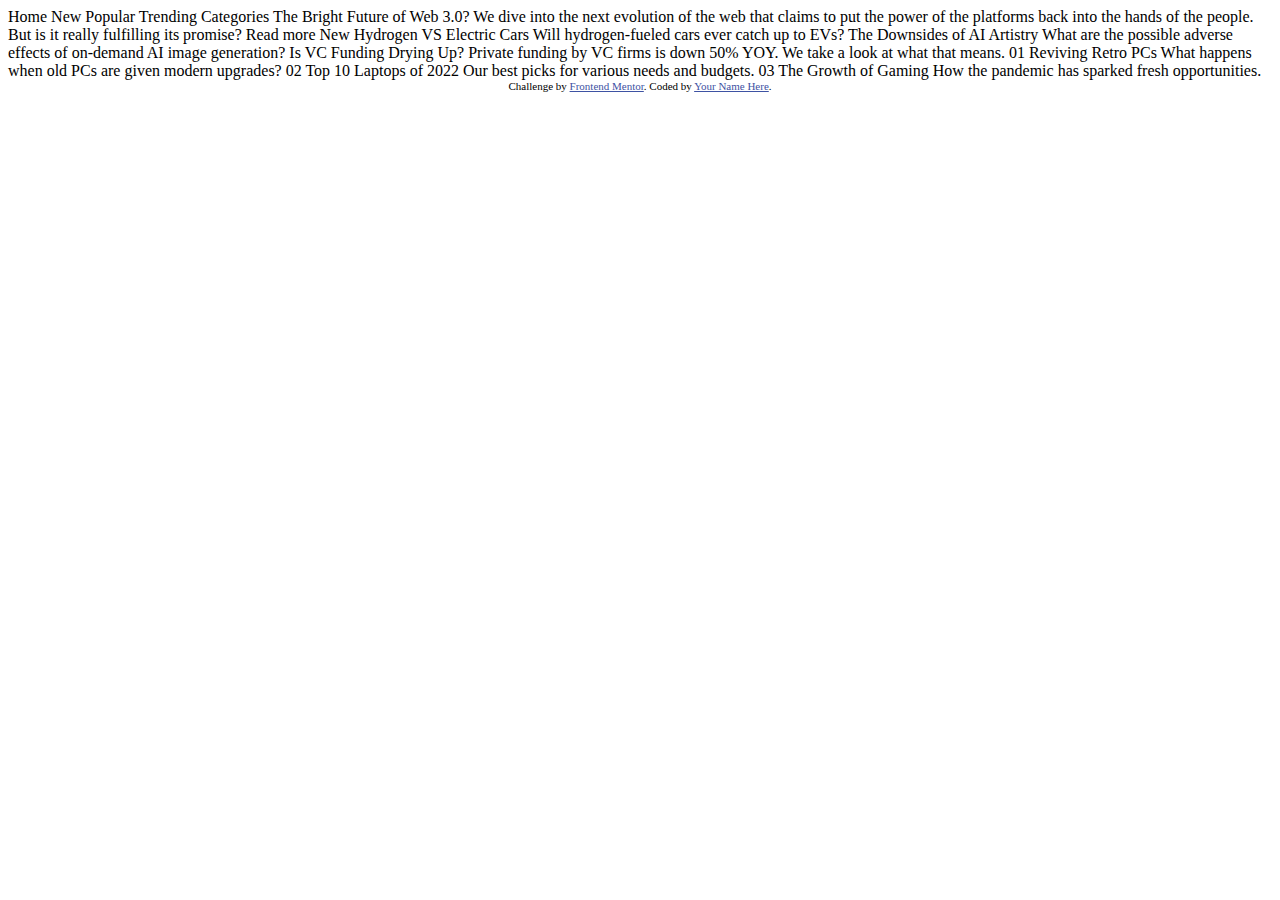
==== index.html @ ddc7ffe3 "first commit" ====
<!DOCTYPE html>
<html lang="en">
<head>
  <meta charset="UTF-8">
  <meta name="viewport" content="width=device-width, initial-scale=1.0"> <!-- displays site properly based on user's device -->

  <link rel="icon" type="image/png" sizes="32x32" href="./images/favicon-32x32.png">
  
  <title>Frontend Mentor | News homepage</title>

  <!-- Feel free to remove these styles or customise in your own stylesheet 👍 -->
  <style>
    .attribution { font-size: 11px; text-align: center; }
    .attribution a { color: hsl(228, 45%, 44%); }
  </style>
</head>
<body>

  Home
  New
  Popular
  Trending
  Categories

  The Bright Future of Web 3.0?

  We dive into the next evolution of the web that claims to put the power of the platforms back into the hands of the people. 
  But is it really fulfilling its promise?

  Read more

  New 

  Hydrogen VS Electric Cars
  Will hydrogen-fueled cars ever catch up to EVs?

  The Downsides of AI Artistry
  What are the possible adverse effects of on-demand AI image generation?

  Is VC Funding Drying Up?
  Private funding by VC firms is down 50% YOY. We take a look at what that means.

  01
  Reviving Retro PCs
  What happens when old PCs are given modern upgrades?

  02
  Top 10 Laptops of 2022
  Our best picks for various needs and budgets.

  03
  The Growth of Gaming
  How the pandemic has sparked fresh opportunities.
  
  <div class="attribution">
    Challenge by <a href="https://www.frontendmentor.io?ref=challenge" target="_blank">Frontend Mentor</a>. 
    Coded by <a href="#">Your Name Here</a>.
  </div>
</body>
</html>
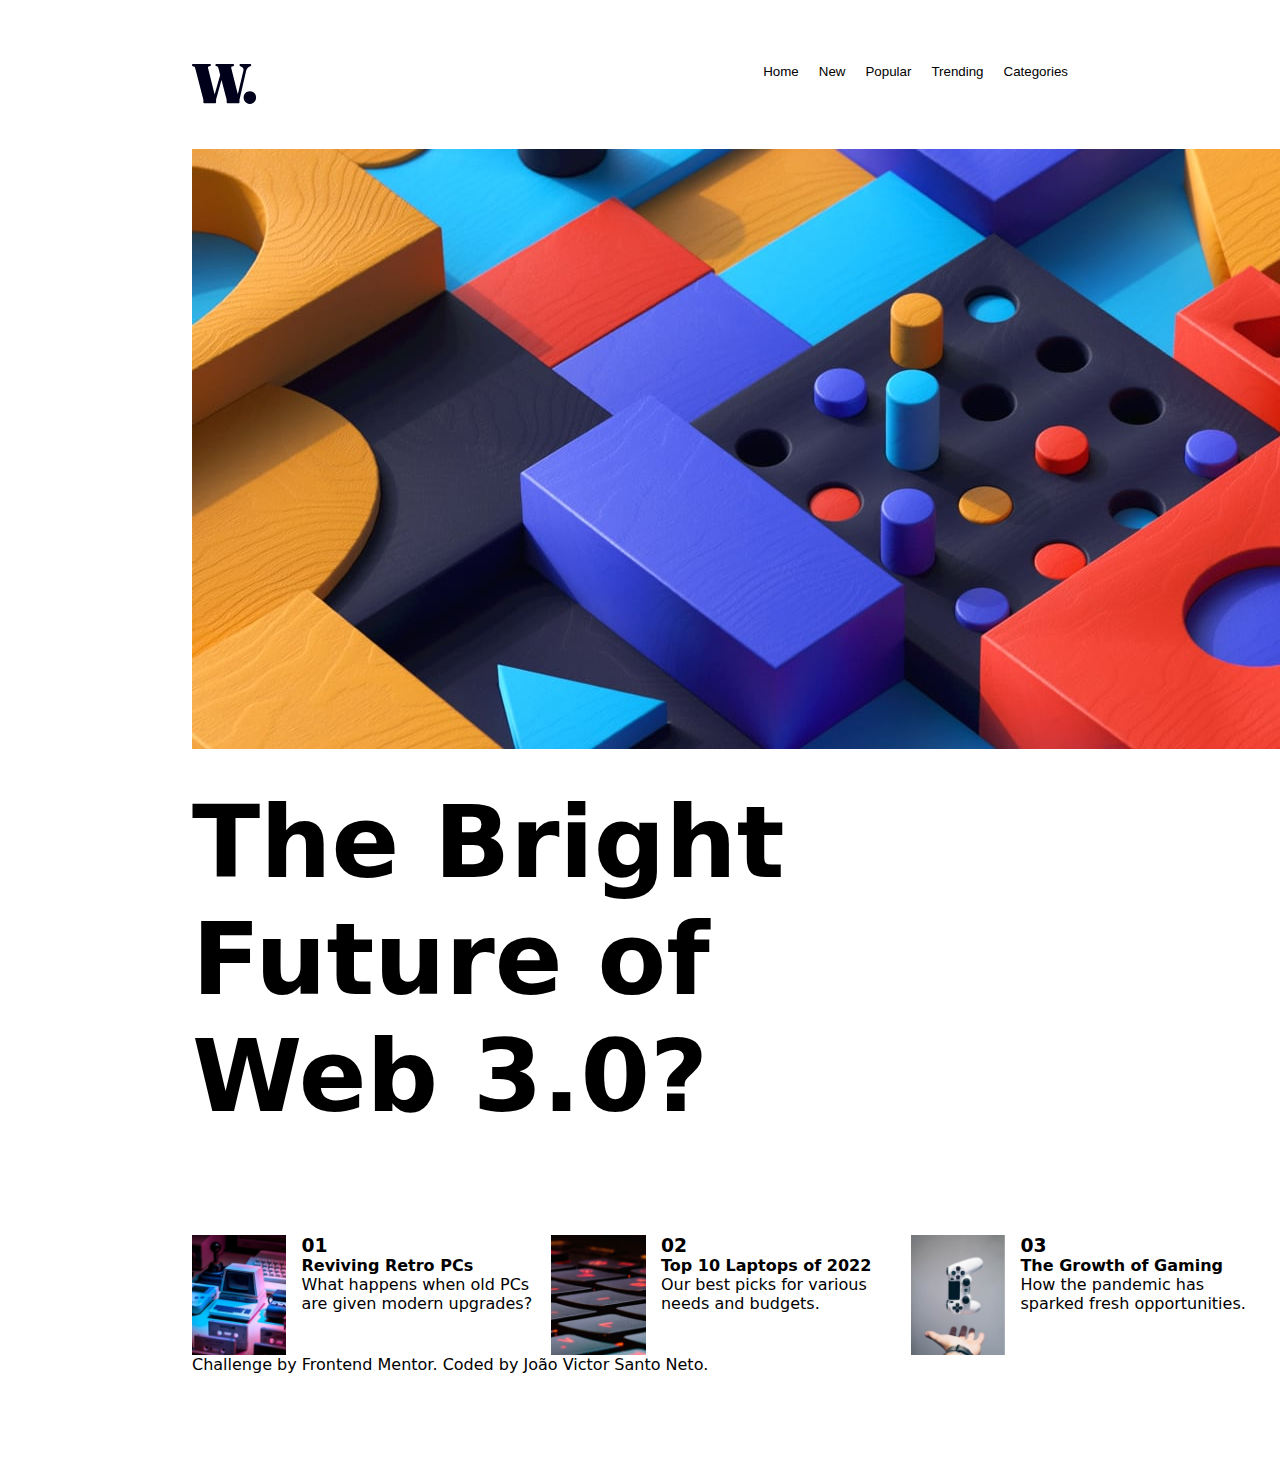
==== commit 20c979d6: "index out of folder" ====
--- a/index.html
+++ b/index.html
@@ -5,56 +5,117 @@
   <meta name="viewport" content="width=device-width, initial-scale=1.0"> <!-- displays site properly based on user's device -->
 
   <link rel="icon" type="image/png" sizes="32x32" href="./images/favicon-32x32.png">
-  
+  <link rel="stylesheet" href="./CSS/reset.css">
+  <link rel="stylesheet" href="./CSS/global.css">
+  <link rel="stylesheet" href="./CSS/button.css">
+  <link rel="stylesheet" href="./CSS/header.css">
+  <link rel="stylesheet" href="./CSS/main.css">
+  <link rel="stylesheet" href="./CSS/menu_mobile.css">
+
   <title>Frontend Mentor | News homepage</title>
 
   <!-- Feel free to remove these styles or customise in your own stylesheet 👍 -->
-  <style>
+  <!-- <style>
     .attribution { font-size: 11px; text-align: center; }
     .attribution a { color: hsl(228, 45%, 44%); }
-  </style>
+  </style>-->
 </head>
 <body>
 
-  Home
-  New
-  Popular
-  Trending
-  Categories
+  <header class="header">
+        <svg width="65" height="40" xmlns="http://www.w3.org/2000/svg"><path d="M23.016 39.2c.317 0 .574-.093.77-.28.196-.187.294-.457.294-.812v-1.82c0-.448.033-.84.098-1.176.065-.336.145-.663.238-.98l5.09-18.122 4.822 18.57c.112.384.193.682.243.895l.023.099c.047.215.07.453.07.714v1.82c0 .355.098.625.294.812.196.187.453.28.77.28h10.696c.299 0 .55-.093.756-.28.205-.187.308-.457.308-.812v-1.82c0-.373.023-.705.07-.994.047-.29.135-.677.266-1.162L54.04 7.224c.299-1.25.765-2.254 1.4-3.01.635-.756 1.363-1.311 2.184-1.666l.672-.308c.336-.168.574-.331.714-.49.14-.159.21-.369.21-.63 0-.336-.117-.607-.35-.812C58.637.103 58.287 0 57.82 0h-8.904c-.467 0-.817.103-1.05.308-.233.205-.35.476-.35.812 0 .261.06.471.182.63.121.159.313.303.574.434l.616.224c1.12.41 1.871.999 2.254 1.764s.453 1.661.21 2.688l-5.535 23.486-6.477-25.81c-.133-.58-.17-1.018-.11-1.31l.026-.104c.093-.29.317-.49.672-.602l1.232-.336c.299-.112.518-.257.658-.434a.986.986 0 0 0 .21-.63c0-.355-.112-.63-.336-.826C41.468.098 41.122 0 40.656 0H24.78c-.448 0-.789.098-1.022.294-.233.196-.35.471-.35.826 0 .224.06.415.182.574.121.159.322.294.602.406l1.176.42c.261.093.462.243.602.448.14.205.294.607.462 1.204l1.751 6.742-5.553 19.475L16.128 4.48c-.147-.49-.194-.898-.14-1.223l.028-.135c.093-.345.327-.574.7-.686l1.456-.336c.504-.168.756-.504.756-1.008 0-.336-.112-.602-.336-.798C18.368.098 18.022 0 17.556 0H1.344C.896 0 .56.098.336.294.112.49 0 .756 0 1.092c0 .224.056.434.168.63.112.196.29.35.532.462l1.232.392c.355.13.625.308.812.532.187.224.345.579.476 1.064l7.84 30.408c.112.43.191.751.238.966.047.215.07.462.07.742v1.82c0 .355.103.625.308.812.205.187.467.28.784.28h10.556Zm34.804.7c1.195 0 2.263-.29 3.206-.868a6.338 6.338 0 0 0 2.24-2.338c.55-.98.826-2.04.826-3.178 0-1.157-.275-2.212-.826-3.164a6.325 6.325 0 0 0-2.24-2.282c-.943-.57-2.011-.854-3.206-.854-1.157 0-2.207.285-3.15.854a6.325 6.325 0 0 0-2.24 2.282c-.55.952-.826 2.007-.826 3.164 0 1.139.275 2.198.826 3.178.55.98 1.297 1.76 2.24 2.338.943.579 1.993.868 3.15.868Z" fill="#00001A"/></svg>
+        <div class="header header-buttons">
+          <button class="btn-header"><a href="#">Home</a></button> 
+          <button class="btn-header"><a href="#">New</a></button> 
+          <button class="btn-header"><a href="#">Popular</a></button> 
+          <button class="btn-header"><a href="#">Trending</a></button> 
+          <button class="btn-header"><a href="#">Categories</a></button> 
+        </div>
+        <button class="header-mobile-menu">
+            <!--<img src="../assets/images/icon-menu.svg" alt="icon-menu">-->
+          <ul class="icon-mobile">
+            <li class="btn-header">Home</li>
+            <li class="btn-header">New</li>
+            <li class="btn-header">Popular</li>
+            <li class="btn-header">Trending</li>
+            <li class="btn-header">Categories</li>
+          </ul>
+        </button>
+  </header>
 
-  The Bright Future of Web 3.0?
+  <main class="main">
+    <div class="main-block-01">
+      <img src="../assets/images/image-web-3-desktop.jpg" alt="image-web-3-desktop" class="image-main">
+      <div class="main-block-01-txt">
+          <h1 class="main-txt-h1">The Bright Future of Web 3.0?</h1> 
+        <span>
+          <p class="main-txt"> We dive into the next evolution of the web that claims to put the power of the platforms back into the hands of the people. 
+            But is it really fulfilling its promise? </p> 
+          <button class="btn-main">READ MORE</button> 
+        </span>
+      </div>
+    </div>
+    <div class="main-block-02">
+     <!--<div class="main-block-02 main-block-02-content">--> 
+        <div class="main-block-02-content-detail main-block-02-content">
 
-  We dive into the next evolution of the web that claims to put the power of the platforms back into the hands of the people. 
-  But is it really fulfilling its promise?
+          <p class="main-block-02-color01"> New </p>
+          <p class="main-block-02-color02"> Hydrogen VS Electric Cars</p>
+          <p class="main-block-02-color03"> Will hydrogen-fueled cars ever catch up to EVs?</p>
 
-  Read more
+        </div>
+        <div class="main-block-02-content-detail main-block-02-content">
 
-  New 
+          <p class="main-block-02-color02"> The Downsides of AI Artistry</p>
+          <p class="main-block-02-color03"> What are the possible adverse effects of on-demand AI image generation?</p>
 
-  Hydrogen VS Electric Cars
-  Will hydrogen-fueled cars ever catch up to EVs?
+        </div>
+        <div class="main-block-02-content">
 
-  The Downsides of AI Artistry
-  What are the possible adverse effects of on-demand AI image generation?
+        <p class="main-block-02-color02"> Is VC Funding Drying Up? </p>
+        <p class="main-block-02-color03"> Private funding by VC firms is down 50% YOY. We take a look at what that means. </p>
 
-  Is VC Funding Drying Up?
-  Private funding by VC firms is down 50% YOY. We take a look at what that means.
+        </div>
+       <!--</div>-->
+   </div>
+  
+  </main>
+  
+  <footer class="footer">
+      <div class="footer-content footer-pcs-reto">
+        <img src="../assets/images/image-retro-pcs.jpg" alt="image-retro-pcs" class="image-footer">
+      <span class="footer-descricao">
+        <h3>01</h3> 
+        <a href="#"><h4> Reviving Retro PCs </h4></a> 
+        <p class="footer-txt">What happens when old PCs are given modern upgrades?</p> 
+      </span>
+      </div>
 
-  01
-  Reviving Retro PCs
-  What happens when old PCs are given modern upgrades?
+      <div class="footer-content footer-laptops">
+        <img src="../assets/images/image-top-laptops.jpg" alt="image-top-laptops" class="image-footer">
+      <span class="footer-descricao">
+        <h3>02</h3> 
+        <a href="#"><h4>Top 10 Laptops of 2022</h4></a> 
+        <p class="footer-txt">Our best picks for various needs and budgets.</p> 
+      </span>
+      </div> 
 
-  02
-  Top 10 Laptops of 2022
-  Our best picks for various needs and budgets.
+      <div class="footer-content footer-gaming-growth">
+        <img src="../assets/images/image-gaming-growth.jpg" alt="image-gaming-growth.jpg" class="image-footer">
+      <span class="footer-descricao"> 
+        <h3>03</h3> 
+        <a href="#"><h4>The Growth of Gaming</h4></a> 
+        <p class="footer-txt">How the pandemic has sparked fresh opportunities.</p> 
+      </span>
+      </div>
+      
+    </footer>
 
-  03
-  The Growth of Gaming
-  How the pandemic has sparked fresh opportunities.
+
   
   <div class="attribution">
     Challenge by <a href="https://www.frontendmentor.io?ref=challenge" target="_blank">Frontend Mentor</a>. 
-    Coded by <a href="#">Your Name Here</a>.
+    Coded by <a href="#">João Victor Santo Neto</a>.
   </div>
 </body>
 </html>--- a/CSS/global.css
+++ b/CSS/global.css
@@ -0,0 +1,21 @@
+html{
+    font-family: system-ui, -apple-system, 
+    BlinkMacSystemFont, 'Segoe UI', 
+    Roboto, Oxygen, Ubuntu, Cantarell, 
+    'Open Sans', 'Helvetica Neue', 
+    sans-serif;
+}
+
+a
+{
+    text-decoration: none;
+    text-decoration-color: none;
+    color: inherit;
+}
+
+body{
+    padding-left: 15%;
+    padding-right: 15%;
+    padding-top: 5%;
+    padding-bottom: 8%;
+}
--- a/CSS/button.css
+++ b/CSS/button.css
@@ -0,0 +1,27 @@
+.btn-header{
+    border-style: none;
+    background-color: #fff;
+    cursor: pointer;
+}
+
+.btn-header:hover{
+    color:  rgba(228, 61, 75, 0.89);
+}
+
+.btn-main{
+    font-size:medium;
+    color: rgba(255, 255, 255, 0.842);
+    background-color: rgba(231, 43, 59, 0.89);
+    border-style: none;
+    padding-top: 8px;
+    padding-bottom: 8px;
+    padding-left: 18px;
+    padding-right: 18px;
+    cursor: pointer;
+
+}
+
+.btn-main:hover{
+    background-color: rgba(160, 126, 129, 0.89);
+
+}--- a/CSS/header.css
+++ b/CSS/header.css
@@ -0,0 +1,30 @@
+.header::after
+{
+    content: '';
+    clear: both;
+    display: table;
+}  
+
+.header{
+    display: flex;
+    flex-direction: row;
+    flex: auto;
+    margin-bottom: 35px;
+
+}
+
+.header-buttons {
+       justify-content: flex-end;
+       gap: 20px;
+       
+}
+
+@media only screen and (max-width:768px){
+    .header-buttons {
+        display: none;
+    }
+
+
+}
+
+
--- a/CSS/main.css
+++ b/CSS/main.css
@@ -0,0 +1,149 @@
+.main::after
+{
+    content: '';
+    clear: both;
+    display: table;
+}
+
+.main{
+    display: flex;
+    flex-direction: row;
+    justify-content: space-between;
+    flex: auto;
+    gap: 25px;
+    margin-bottom: 100px;
+}
+
+.main-block-01{
+    display: flex;
+    flex-direction: column;
+    flex: auto;
+}
+
+.main-block-01-txt{
+    display: flex;
+    flex-direction: row;
+    flex: auto;
+    padding-top: 35px;
+    flex-wrap: wrap;
+    justify-content: space-between;
+}
+
+.main-txt{
+    inline-size: 350px;
+    padding-bottom: 10px;
+    flex: 100%;
+}
+
+.main-txt-h1{
+    font-size: 100px;
+    inline-size: 600px;
+}
+
+.main-block-02{
+    display: flex;
+    flex-direction: column;
+    flex: 33%;
+    background-color: rgb(16, 6, 27);
+    color: #fff;
+
+}
+
+.main-block-02-content{
+    padding-top: 20px;
+    padding-left: 10px;
+    padding-right: 10px;
+    padding-bottom: 10px;
+    flex: 33%;
+
+}
+
+.main-block-02-content-detail{
+    border-bottom-style: groove;
+    border-bottom-width: thin;
+    border-color: rgba(147, 147, 192, 0.63);
+}
+
+.main-block-02-color01{
+    color: coral;
+    font-size:55px;
+    padding-bottom: 35px;
+}
+
+.main-block-02-color02{
+    color: #fff;
+    font-size:20px;
+    padding-bottom: 35px;
+}
+
+.main-block-02-color03{
+    color: #fff;
+    font-size:15px;
+}
+
+@media only screen and (max-width:768px) {
+    .main
+    {
+        flex-direction: column;
+        margin-bottom: 50px;
+
+    }
+    .main-block-01-txt
+    {
+        flex-direction: column;
+    }
+    .main-txt-h1{
+        font-size: 70px;
+        inline-size: 450px;
+    }
+
+}
+
+.footer::after
+{
+    content: '';
+    clear: both;
+    display: table;
+}
+
+.footer{
+    display: flex;
+    flex-direction: row;   
+    justify-content: space-between;
+}
+
+.footer-content{
+    display: flex;
+    flex-direction: row;  
+}
+
+.footer-txt{
+    inline-size: 250px;
+    
+}
+
+.footer-descricao{
+    padding-left: 15px;
+}
+
+.image-footer{
+    height: 120px;
+}
+
+@media only screen and (max-width:768px) {
+    .footer
+    {
+        flex-direction: column;
+
+    }
+
+    .image-footer{
+        width: max-content;
+    }
+
+    .footer-content{
+        padding-bottom: 15px;
+    }
+    
+}
+
--- a/CSS/menu_mobile.css
+++ b/CSS/menu_mobile.css
@@ -0,0 +1,31 @@
+.header-mobile-menu{
+    display: none;
+    margin-left: 100px;
+    cursor: pointer;
+    background-image: url(../assets/images/icon-menu.svg);
+    width: 50px;
+    height: 30px;
+    background-size: cover;
+    background-position: center;
+    
+}
+
+.icon-mobile{
+    display: none;
+    list-style: none;
+    background-color: rgb(16, 6, 27);
+}
+
+
+
+@media only screen and (max-width:768px){
+    .header-mobile-menu{
+        display: block;
+    }
+    .header-mobile-menu + .icon-mobile{
+        display: block;
+    }
+     .icon-mobile:hover{
+    display: block;
+    }
+}